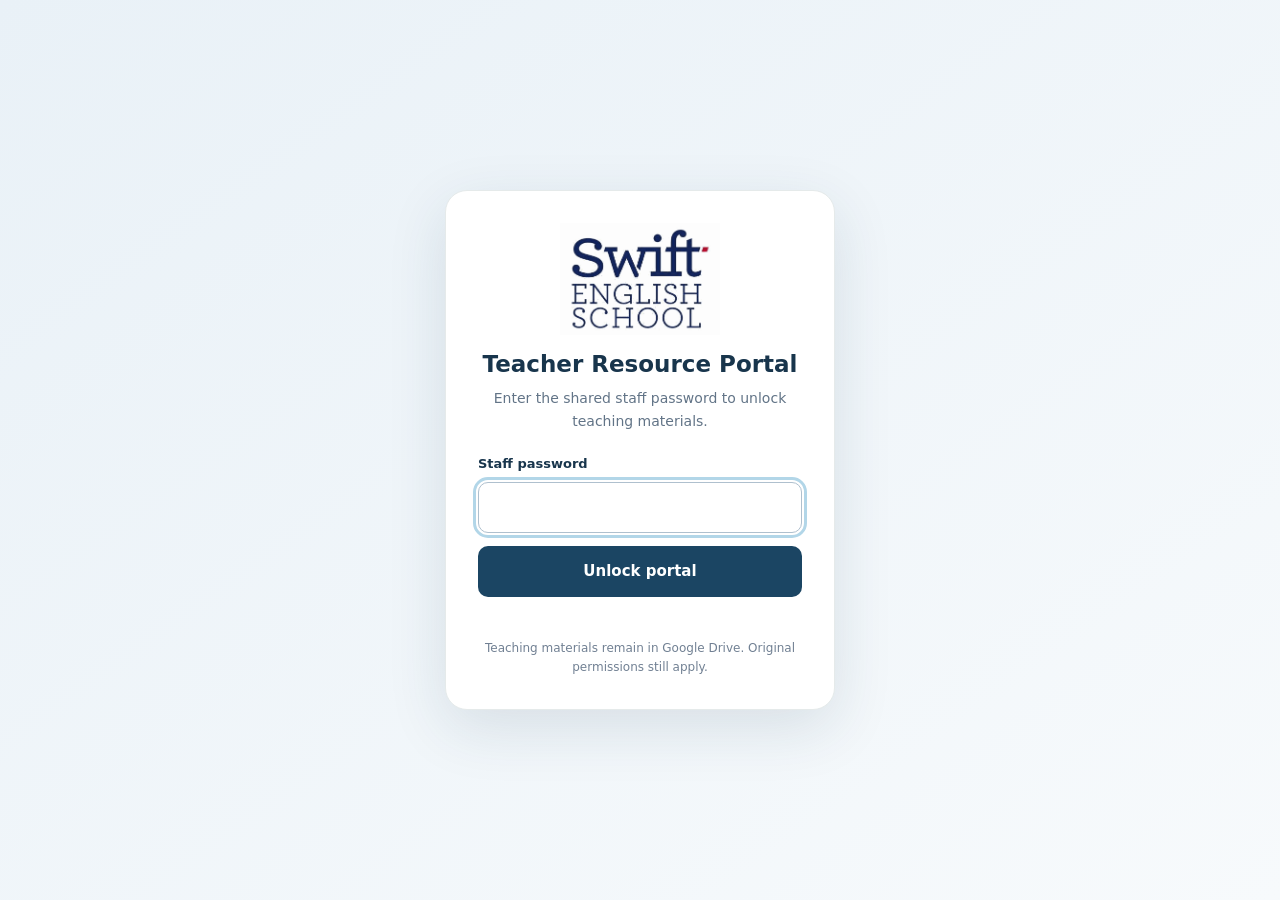
==== index.html @ 66445cba "Add files via upload" ====
<!DOCTYPE html>
<html lang="en" data-start-view="home">
<head>
  <meta charset="utf-8" />
  <meta name="viewport" content="width=device-width, initial-scale=1" />
  <meta name="theme-color" content="#162b40" />
  <meta name="description" content="Swift English School — teacher resource library, exam materials, answer keys, audio and lesson planning." />
  <link rel="icon" href="icon-192.png" type="image/png" />
  <link rel="manifest" href="manifest.webmanifest" />
  <title>Swift English | Teacher Workspace</title>
  <link rel="stylesheet" href="styles.css" />
</head>
<body>
  <div class="workspace" id="workspace">
    <aside class="sidebar" id="sidebar">
      <a href="#home" class="brand" data-view="home" aria-label="Swift English home">
        <span class="brand-logo-frame"><img id="schoolLogo" class="brand-logo" src="logo.png" width="333" height="235" alt="Swift English School" /></span><span class="brand-caption"><span class="brand-caption-line" aria-hidden="true"></span>STAFF RESOURCE HUB</span>
      </a>
      <div class="sidebar-eyebrow">WORKSPACE</div>
      <nav class="nav-primary" aria-label="Main navigation">
        <button type="button" data-view="home" class="nav-link active"><span data-icon="layout-dashboard"></span><span>Overview</span></button>
        <button type="button" data-view="library" class="nav-link"><span data-icon="library"></span><span>Resource library</span><span class="nav-mini" id="navResourceCount">57</span></button>
        <button type="button" data-view="answers" class="nav-link"><span data-icon="key-round"></span><span>Keys & scripts</span></button>
        <button type="button" data-view="planner" class="nav-link"><span data-icon="calendar-days"></span><span>Lesson planner</span></button>
        <button type="button" data-view="saved" class="nav-link"><span data-icon="bookmark"></span><span>Saved resources</span><span class="nav-mini" id="navSavedCount">0</span></button>
      </nav>
      <div class="sidebar-eyebrow second-eyebrow">BROWSE BY LEVEL</div>
      <div class="level-nav">
        <button data-level-shortcut="B1"><span class="level-dot" style="--dot:#83a8e6"></span> B1 Preliminary</button>
        <button data-level-shortcut="B2"><span class="level-dot" style="--dot:#78c5b6"></span> B2 First</button>
        <button data-level-shortcut="C1"><span class="level-dot" style="--dot:#f7bb80"></span> C1 Advanced</button>
        <button data-level-shortcut="C2"><span class="level-dot" style="--dot:#d29ee3"></span> C2 Proficiency</button>
        <button data-level-shortcut="IELTS"><span class="level-dot" style="--dot:#efb8a0"></span> IELTS</button>
        <button data-level-shortcut="PAU"><span class="level-dot" style="--dot:#eecf84"></span> PAU Aragón</button>
      </div>
      <div class="sidebar-bottom">
        <div class="source-note"><span data-icon="shield-check"></span><strong>Linked to your Drive</strong><span>Files stay in Google Drive. Existing access rules still apply.</span></div>
        <a class="sidebar-genially" href="https://view.genially.com/693ade6587d83e5d1fb2950c" target="_blank" rel="noopener noreferrer"><span data-icon="external-link"></span> Original Genially</a>
      </div>
    </aside>
    <div class="main-shell">
      <header class="topbar">
        <button class="icon-button hamburger" id="menuButton" aria-label="Open menu"><span data-icon="menu"></span></button>
        <div class="breadcrumb"><span>SWIFT ENGLISH</span><span class="crumb-slash">/</span><strong id="breadcrumbCurrent">Overview</strong></div>
        <div class="topbar-actions">
          <div class="top-status"><span class="status-dot"></span> Teacher edition</div>
          <button class="icon-button" id="themeToggle" type="button" title="Toggle colour theme" aria-label="Toggle colour theme"><span data-icon="moon"></span></button>
          <button class="icon-button" id="backupButton" type="button" title="Export your local data" aria-label="Export local data"><span data-icon="download"></span></button>
          <button class="avatar-button" type="button" data-view="planner" title="Teacher planner">TE</button>
        </div>
      </header>
      <main id="app" tabindex="-1" aria-live="polite"></main>
      <footer class="app-footer"><span>SWIFT ENGLISH SCHOOL <span class="dotsep">·</span> TEACHER WORKSPACE</span><span>Local prototype · Google Drive permissions apply</span></footer>
    </div>
  </div>
  <div id="overlay" class="mobile-overlay" hidden></div>
  <div id="modalMount"></div>
  <div id="toast" class="toast" role="status" aria-live="polite"></div>
  <input type="file" accept="application/json,.json" id="backupImport" hidden />
  <script src="gate.js"></script>
</body>
</html>
---- styles.css ----
@import url('https://fonts.googleapis.com/css2?family=DM+Sans:wght@400;500;600;700&family=Manrope:wght@400;500;600;700;800&display=swap');
:root{--bg:#f7f8f6;--panel:#fff;--panel2:#f0f4f4;--ink:#162d41;--ink2:#526477;--muted:#81909d;--edge:#e5eaea;--nav:#172b41;--nav2:#263e55;--accent:#f0a970;--teal:#277f78;--lav:#9165b2;--shadow:0 14px 32px rgba(24,46,63,.047);--radius:18px;--radius-lg:25px}*{box-sizing:border-box}html{scroll-behavior:smooth}body{margin:0;background:var(--bg);color:var(--ink);font-family:'DM Sans',-apple-system,BlinkMacSystemFont,'Segoe UI',sans-serif;font-size:14px;line-height:1.52}button,input,select,textarea{font:inherit}button{cursor:pointer}a{color:inherit;text-decoration:none}img,svg{display:block}button:focus-visible,a:focus-visible,input:focus-visible,textarea:focus-visible,select:focus-visible{outline:3px solid #f2bb8b;outline-offset:2px}button:disabled{cursor:not-allowed;opacity:.45}.icon{display:inline-block;vertical-align:middle;flex:none;width:20px;height:20px;stroke:currentColor;fill:none;stroke-width:1.8;stroke-linecap:round;stroke-linejoin:round}.icon-sm{width:16px;height:16px}.icon-lg{width:25px;height:25px}.workspace{display:grid;grid-template-columns:258px minmax(0,1fr);min-height:100vh}.sidebar{background:var(--nav);color:#f4f7fa;padding:29px 18px 22px;display:flex;flex-direction:column;position:sticky;top:0;height:100vh;overflow-y:auto;scrollbar-width:thin;scrollbar-color:#385065 transparent}.brand{display:flex;align-items:center;gap:12px;margin:1px 8px 41px}.brand-mark{width:43px;height:43px;border-radius:13px;background:#f3aa70;display:grid;place-items:center;color:#172b41;font:800 29px/1 'Manrope',sans-serif;letter-spacing:-3px;box-shadow:0 7px 15px #101e3040}.brand-mark span{font-size:26px;color:white}.brand-words{display:grid;gap:2px}.brand-words strong{font:800 12px/1.4 'Manrope',sans-serif;letter-spacing:1.15px}.brand-words small{font-size:9px;letter-spacing:1.35px;color:#91a6bc;font-weight:700}.sidebar-eyebrow{padding:0 17px;font-size:10px;letter-spacing:1.8px;font-weight:800;color:#8a9fb3;margin-bottom:13px}.second-eyebrow{margin-top:33px}.nav-primary,.level-nav{display:grid;gap:5px}.nav-link,.level-nav button{background:transparent;border:0;color:#a8b9ca;text-align:left;width:100%;display:flex;align-items:center;gap:13px;padding:12px 15px;border-radius:11px;transition:background .15s,color .15s;font-weight:600}.nav-link .icon{width:19px;height:19px}.nav-link:hover,.level-nav button:hover{background:var(--nav2);color:white}.nav-link.active{background:#32495f;color:white;box-shadow:inset 3px 0 #f0ac78}.nav-link.active .icon{color:#f5b983}.nav-mini{margin-left:auto;background:#344c63;color:#dae6ef;font-size:10px;padding:3px 7px;border-radius:6px}.level-nav button{padding:8px 17px;gap:11px;font-size:12px;letter-spacing:.1px}.level-dot{width:8px;height:8px;border-radius:50%;background:var(--dot);flex:none}.sidebar-bottom{margin-top:auto;padding:20px 7px 0}.source-note{border:1px solid #3b5063;border-radius:13px;padding:15px 14px;display:grid;gap:7px;color:#9dabb9;font-size:11px}.source-note .icon{color:#e9b887;width:19px;height:19px}.source-note strong{font-size:12px;color:#f1f6f9}.source-note span:last-child{line-height:1.55}.sidebar-genially{display:flex;gap:8px;align-items:center;padding:18px 13px 0;font-size:11px;color:#b2c4d1;font-weight:700}.sidebar-genially:hover{color:white}.sidebar-genially .icon{width:16px;height:16px}.main-shell{min-width:0;display:flex;flex-direction:column}.topbar{height:82px;background:rgba(255,255,255,.93);border-bottom:1px solid var(--edge);display:flex;align-items:center;justify-content:space-between;padding:0 clamp(26px,5.1vw,86px);position:sticky;top:0;z-index:20;backdrop-filter:blur(18px)}.breadcrumb{display:flex;align-items:center;gap:12px;font-size:11px;letter-spacing:1.25px;font-weight:800;color:#8797a2}.breadcrumb strong{color:#35495b;letter-spacing:.05px;font-size:12px}.crumb-slash{color:#b8c4cb}.topbar-actions{display:flex;align-items:center;gap:14px}.top-status{display:flex;gap:8px;align-items:center;font-size:11px;color:#637a8a;font-weight:700;margin-right:11px}.status-dot{height:7px;width:7px;border-radius:50%;background:#58b6a0;box-shadow:0 0 0 4px #58b6a01a}.icon-button,.avatar-button{border:1px solid var(--edge);width:39px;height:39px;border-radius:11px;display:grid;place-items:center;color:#596d7a;background:#fff}.icon-button:hover,.avatar-button:hover{color:#142d44;border-color:#c8d3d7;background:#f6f8f9}.avatar-button{background:#f4e7da;color:#996843;border:none;font-weight:800;font-size:10px}.hamburger{display:none}.app-footer{display:flex;justify-content:space-between;gap:14px;padding:20px clamp(26px,5.1vw,86px) 27px;color:#95a3ad;font-size:10px;font-weight:700;letter-spacing:.6px;margin-top:auto}.dotsep{padding:0 7px}main#app{padding:38px clamp(24px,5.1vw,86px) 38px;max-width:1760px;width:100%;margin:0 auto;min-height:calc(100vh - 151px)}.page-heading{display:flex;align-items:flex-start;justify-content:space-between;gap:22px;margin-bottom:26px}.eyebrow{font-weight:800;color:#2b8a83;font-size:10px;letter-spacing:2px;text-transform:uppercase;margin:0 0 10px}.page-heading h1,.section-title h2{margin:0;letter-spacing:-1.4px;font:800 clamp(25px,2.9vw,38px)/1.25 'Manrope',sans-serif}.page-heading p{margin:9px 0 0;color:var(--ink2);font-size:13px;max-width:640px}.heading-actions{display:flex;gap:9px;flex-wrap:wrap;justify-content:flex-end}.btn{display:inline-flex;align-items:center;justify-content:center;gap:8px;padding:11px 16px;border:1px solid transparent;border-radius:11px;font-size:12px;font-weight:800;transition:transform .12s,background .12s,border .12s;white-space:nowrap}.btn:hover{transform:translateY(-1px)}.btn-primary{background:#18344b;color:white}.btn-primary:hover{background:#23485f}.btn-accent{background:#ecaa74;color:#183449}.btn-outline{background:white;border-color:#dce4e5;color:#284357}.btn-outline:hover{background:#f4f7f7}.btn-quiet{background:#eff4f3;color:#33545a}.btn-quiet:hover{background:#e3eeee}.btn-small{font-size:11px;padding:8px 11px;border-radius:9px}.btn .icon{width:16px;height:16px}.hero{display:grid;grid-template-columns:minmax(0,1fr) 35%;gap:20px;min-height:249px;border-radius:25px;background:linear-gradient(110deg,#19364f 10%,#214f5f 75%,#2d656a);color:#fff;padding:39px 44px;position:relative;overflow:hidden}.hero::after{content:'';position:absolute;right:-70px;top:-150px;width:390px;height:390px;border-radius:50%;border:1px solid #ffffff22;box-shadow:0 0 0 50px #ffffff08,0 0 0 100px #ffffff06}.hero-copy{position:relative;z-index:1}.hero-tag{font-size:10px;font-weight:800;letter-spacing:2px;color:#f3bd8e;margin:0 0 16px}.hero h2{font:800 clamp(25px,2.5vw,37px)/1.27 'Manrope',sans-serif;letter-spacing:-1.2px;margin:0 0 13px;max-width:550px}.hero p{max-width:500px;color:#c3d6dd;font-size:12px;margin:0 0 24px;line-height:1.8}.hero-actions{display:flex;gap:9px;flex-wrap:wrap}.hero-actions .btn-outline{border-color:#ffffff39;background:#ffffff12;color:white}.hero-actions .btn-outline:hover{background:#ffffff20}.hero-graphic{display:grid;align-content:center;justify-items:center;position:relative;z-index:1}.hero-graphic::before{content:'';position:absolute;height:185px;width:185px;border-radius:50%;background:#f0b57b18;filter:blur(4px)}.floating-paper{width:205px;height:149px;border-radius:19px;background:#ffffffed;transform:rotate(-8deg);padding:21px 24px;box-shadow:15px 17px 0 #f6bc856b,0 18px 40px #0b1f2f40;position:relative}.floating-paper span{display:block;height:8px;background:#bed5d4;border-radius:5px;margin-bottom:10px}.floating-paper span:first-child{background:#f4b17d;width:57%}.floating-paper span:nth-child(2){width:82%}.floating-paper span:nth-child(3){width:63%}.floating-paper span:nth-child(4){width:90%}.floating-paper .paper-check{position:absolute;right:25px;bottom:18px;border-radius:50%;background:#dff1e7;color:#3d997b;padding:8px}.section-line{display:flex;align-items:center;justify-content:space-between;gap:20px;margin:37px 0 17px}.section-title{display:flex;flex-direction:column;gap:5px}.section-title h2{font-size:18px;letter-spacing:-.55px}.section-title p{margin:0;color:#85919d;font-size:11px}.text-link{border:0;background:none;color:#2e817e;display:inline-flex;align-items:center;gap:6px;font-size:12px;font-weight:800;padding:8px}.text-link .icon{width:14px;height:14px}.text-link:hover{text-decoration:underline}.stats-grid{display:grid;grid-template-columns:repeat(4,minmax(0,1fr));gap:15px;margin-top:20px}.stat-card{border:1px solid var(--edge);border-radius:16px;background:var(--panel);padding:18px 22px;min-height:111px;box-shadow:var(--shadow);display:flex;align-items:center;gap:18px}.stat-icon{width:46px;height:46px;border-radius:15px;display:grid;place-items:center;flex:none}.tone-sand{background:#fff0e2;color:#d18b53}.tone-sea{background:#e4f5f1;color:#34867c}.tone-sky{background:#e9f0fb;color:#618fbd}.tone-purple{background:#f2eafa;color:#9175b4}.stat-content{display:grid;gap:3px}.stat-content strong{font:800 25px/1.1 'Manrope',sans-serif;letter-spacing:-.8px}.stat-content small{font-size:11px;color:#718393;font-weight:600}.cards-grid{display:grid;grid-template-columns:repeat(3,minmax(0,1fr));gap:16px}.resource-card,.feature-card{min-width:0;border:1px solid var(--edge);border-radius:18px;background:var(--panel);box-shadow:var(--shadow);padding:21px;display:flex;flex-direction:column;position:relative;transition:transform .16s,box-shadow .16s}.resource-card:hover,.feature-card:hover{transform:translateY(-2px);box-shadow:0 18px 34px #192e3f12}.feature-card{min-height:240px}.card-upper{display:flex;align-items:start;justify-content:space-between;gap:12px}.resource-icon{width:43px;height:43px;border-radius:14px;display:grid;place-items:center;flex:none}.resource-icon .icon{width:21px;height:21px}.bookmark-toggle{border:1px solid #e4e8e9;background:white;color:#9aa7af;border-radius:10px;width:34px;height:34px;display:grid;place-items:center;flex:none}.bookmark-toggle .icon{width:17px;height:17px}.bookmark-toggle.active{background:#f9edda;border-color:#f3dec4;color:#be8849}.mini-eyebrow{margin:14px 0 6px;color:#7d909c;font-size:9px;letter-spacing:1.2px;font-weight:800;text-transform:uppercase}.resource-card h3,.feature-card h3{font:800 14px/1.45 'Manrope',sans-serif;letter-spacing:-.25px;margin:0 0 7px;min-height:40px}.feature-card h3{font-size:16px}.card-desc{color:#738493;font-size:11px;line-height:1.65;min-height:49px;margin:0 0 14px}.card-labels{display:flex;flex-wrap:wrap;gap:6px;margin-top:auto;margin-bottom:17px}.chip{display:inline-flex;align-items:center;gap:5px;border-radius:7px;padding:5px 8px;background:#f0f3f3;color:#5f7582;font-size:10px;font-weight:700}.chip-level{background:#e6f2ee;color:#2a8078}.chip-auth{background:#fff2e4;color:#a96d31}.chip-outline{background:#fff;border:1px solid #e3e9e9}.chip .icon{width:12px;height:12px}.card-footer{display:flex;align-items:center;gap:8px;border-top:1px solid #edf0f0;padding-top:15px}.card-footer .btn{flex:1}.quick-tiles{display:grid;grid-template-columns:repeat(4,minmax(0,1fr));gap:13px}.quick-tile{min-height:103px;background:#fff;border:1px solid var(--edge);border-radius:16px;padding:17px;display:flex;flex-direction:column;justify-content:space-between;text-align:left;transition:transform .14s,background .14s;color:#345063}.quick-tile:hover{transform:translateY(-2px);background:#fbfdfa}.quick-tile-top{display:flex;align-items:center;justify-content:space-between}.quick-tile .icon{width:19px;height:19px}.quick-tile strong{font:800 13px 'Manrope',sans-serif}.quick-tile small{color:#8b9ca8;font-size:10px}.teacher-note{margin-top:22px;border:1px solid #e0e8e6;background:#eef6f3;border-radius:14px;padding:15px 20px;display:flex;align-items:center;gap:13px;color:#49726f;font-size:11px}.teacher-note .icon{flex:none;width:19px;height:19px}.teacher-note strong{color:#2c6f67}.teacher-note a{text-decoration:underline;font-weight:700}.toolbar{background:#fff;border:1px solid var(--edge);border-radius:17px;padding:16px;box-shadow:var(--shadow);margin-bottom:20px}.toolbar-main{display:flex;align-items:center;gap:12px}.search-field{display:flex;align-items:center;gap:10px;flex:1;background:#f5f7f7;border:1px solid #e5ebeb;border-radius:11px;padding:0 13px;min-width:0;height:44px;color:#81929f}.search-field:focus-within{border-color:#8db9b2;background:white}.search-field .icon{width:17px;height:17px}.search-field input{border:none;outline:none;flex:1;min-width:0;background:transparent;color:var(--ink);font-size:12px}.search-field input::placeholder{color:#a1acb3}.filter-select,.form-input,.form-textarea{height:44px;width:100%;background:#fff;border:1px solid #dfe6e7;color:#314b5d;border-radius:10px;padding:0 12px;font-size:12px}.filter-select{width:165px;min-width:135px}.form-textarea{height:auto;min-height:90px;padding:12px;resize:vertical}.filters-row{display:flex;flex-wrap:wrap;gap:7px;margin:15px 0 0}.filter-tab{border:1px solid transparent;background:#f3f5f5;color:#6c7b84;padding:8px 11px;border-radius:8px;font-size:11px;font-weight:800}.filter-tab.active{background:#213e51;color:white}.filter-tab:hover:not(.active){border-color:#d6e2e4}.results-meta{display:flex;justify-content:space-between;align-items:center;margin:0 0 15px;font-size:11px;color:#8796a0;font-weight:700}.results-meta b{color:#213b4e}.empty-state{background:#fff;border:1px dashed #d1dbdb;padding:55px 20px;border-radius:18px;display:grid;place-items:center;text-align:center;grid-column:1/-1;gap:12px}.empty-state .icon{width:30px;height:30px;color:#9aabb6}.empty-state h3{margin:0;font:800 16px 'Manrope',sans-serif}.empty-state p{margin:0 0 7px;font-size:12px;color:#8a9ca7;max-width:390px}.notice{background:#fff8ee;border:1px solid #f5e5cf;border-radius:13px;color:#946e42;padding:15px 17px;display:flex;gap:12px;font-size:11px;align-items:flex-start;margin-bottom:21px}.notice .icon{width:19px;height:19px;flex:none}.notice strong{display:block;margin-bottom:3px;color:#86603b}.list-panel{border:1px solid var(--edge);border-radius:17px;background:#fff;overflow:hidden}.list-item{display:flex;align-items:center;gap:13px;padding:16px 19px;border-bottom:1px solid #edf0ef}.list-item:last-child{border:0}.list-icon{width:40px;height:40px;background:#ecf3f1;border-radius:12px;display:grid;place-items:center;color:#368277;flex:none}.list-info{min-width:0;flex:1}.list-info strong{display:block;font-size:12px;font-weight:800}.list-info small{color:#8494a1;font-size:10px}.list-right{display:flex;gap:7px;align-items:center}.category-ribbon{display:flex;align-items:center;gap:7px;margin:0 0 17px;color:#a87941;font-size:11px;font-weight:800}.category-ribbon .icon{width:16px;height:16px}.planner-layout{display:grid;grid-template-columns:minmax(0,1.36fr) minmax(300px,.85fr);gap:23px;align-items:start}.panel{background:#fff;border:1px solid var(--edge);border-radius:19px;padding:24px;box-shadow:var(--shadow)}.panel-title{display:flex;gap:12px;align-items:center;padding-bottom:21px;border-bottom:1px solid #e8eeee;margin-bottom:23px}.panel-title-icon{width:40px;height:40px;background:#eaf5f1;color:#30867c;border-radius:12px;display:grid;place-items:center}.panel-title strong{font:800 15px 'Manrope',sans-serif}.panel-title small{display:block;color:#83929b;font-size:11px;margin-top:2px}.form-grid{display:grid;grid-template-columns:repeat(2,minmax(0,1fr));gap:15px}.form-field{display:grid;gap:6px}.form-field.full{grid-column:1/-1}.form-field label{font-size:11px;color:#4e6574;font-weight:800}.form-field label span{font-weight:500;color:#9aa5aa}.form-divider{grid-column:1/-1;height:1px;background:#e7eded;margin:5px 0}.form-actions{display:flex;gap:9px;justify-content:flex-end;margin-top:24px;flex-wrap:wrap}.side-panel-block+.side-panel-block{border-top:1px solid #e7ecec;margin-top:22px;padding-top:21px}.side-panel-heading{display:flex;align-items:center;justify-content:space-between;gap:10px;margin-bottom:15px}.side-panel-heading strong{font:800 14px 'Manrope',sans-serif}.side-panel-heading small{color:#97a5ad;font-size:11px}.lesson-card{border:1px solid #e6ebea;border-radius:11px;padding:13px 15px;margin-bottom:9px;display:grid;gap:7px}.lesson-card:hover{border-color:#c3d9d3}.lesson-card-top{display:flex;gap:8px;justify-content:space-between}.lesson-card strong{font:800 12px 'Manrope',sans-serif}.lesson-card small{font-size:10px;color:#7d8e99}.lesson-card-bottom{display:flex;align-items:center;gap:6px;flex-wrap:wrap}.lesson-card-bottom .btn{font-size:10px;padding:6px 9px}.task-input-line{display:flex;gap:8px}.task-input-line input{flex:1;min-width:0}.task-item{padding:9px 0;border-bottom:1px solid #f0f3f2;display:flex;align-items:start;gap:10px;font-size:11px}.task-item:last-child{border:0}.task-item input{margin-top:4px;accent-color:#268179}.task-item.done span{text-decoration:line-through;color:#9aa7ac}.task-item span{flex:1;overflow-wrap:anywhere}.icon-minimal{background:none;border:0;color:#9aa6ab;padding:3px;display:grid;place-items:center}.icon-minimal:hover{color:#b36455}.icon-minimal .icon{width:14px;height:14px}.empty-small{font-size:11px;color:#94a1a9;padding:12px 0;line-height:1.7}.text-secondary{color:#81929f}.data-actions{display:flex;gap:8px;flex-wrap:wrap}.data-actions .btn{flex:1}.modal-backdrop{position:fixed;z-index:50;inset:0;background:#10263799;display:flex;align-items:center;justify-content:center;padding:18px;backdrop-filter:blur(5px)}.modal{background:#fff;color:#163246;border-radius:22px;max-width:680px;width:100%;max-height:min(780px,calc(100vh - 30px));overflow-y:auto;box-shadow:0 32px 100px #07182960}.modal-head{padding:22px 26px;display:flex;align-items:flex-start;justify-content:space-between;gap:16px;border-bottom:1px solid #e6eceb}.modal-head h2{font:800 19px/1.35 'Manrope',sans-serif;margin:4px 0 0;letter-spacing:-.5px}.modal-close{width:32px;height:32px;background:#f5f7f7;border:0;border-radius:9px;color:#6f8190;display:grid;place-items:center}.modal-body{padding:25px 26px}.modal-desc{font-size:12px;color:#6f8493;line-height:1.8;margin:0 0 16px}.modal-meta{display:flex;gap:7px;flex-wrap:wrap;margin-bottom:21px}.modal-subtitle{font:800 12px 'Manrope',sans-serif;margin:21px 0 13px}.child-list{border:1px solid #e4ebeb;border-radius:13px;overflow:hidden}.child-row{display:flex;align-items:center;gap:11px;padding:12px 13px;border-bottom:1px solid #e9eeee}.child-row:last-child{border:0}.child-row .icon{width:17px;height:17px;color:#45857e}.child-row span{flex:1;font-size:11px;font-weight:700;overflow-wrap:anywhere}.child-row a{color:#3a837a;font-size:10px;font-weight:800;text-decoration:underline;text-underline-offset:3px}.modal-footer{padding:16px 26px 24px;display:flex;flex-wrap:wrap;justify-content:flex-end;gap:8px}.modal-resource-note{background:#f5f8f7;border-radius:10px;padding:11px 13px;color:#657f87;font-size:11px}.toast{position:fixed;z-index:80;bottom:25px;left:50%;transform:translate(-50%,14px);background:#18334a;color:white;padding:11px 17px;border-radius:10px;opacity:0;pointer-events:none;transition:opacity .18s,transform .18s;font-size:12px;box-shadow:0 15px 35px #09203330}.toast.show{transform:translate(-50%,0);opacity:1}.mobile-overlay{display:none}.saved-helper{display:flex;align-items:center;gap:11px;margin:0 0 22px;background:#f0f5f4;border:1px solid #e2eeeb;padding:15px 17px;border-radius:13px;color:#63827d;font-size:11px}.saved-helper .icon{flex:none;width:19px;height:19px}.plan-preview p{font-size:12px;line-height:1.7;white-space:pre-wrap;margin:5px 0 0}.plan-preview section{border-top:1px solid #edf0f0;padding:13px 0}.plan-preview h4{font-size:11px;text-transform:uppercase;color:#2b817b;letter-spacing:1px;margin:0}.plan-preview .plan-title{font:800 20px 'Manrope',sans-serif;margin:0 0 5px}.plan-preview .plan-meta{color:#8493a1;margin:0 0 17px;font-size:11px}.note-field{display:grid;gap:6px;margin-top:20px}.note-field label{font-size:11px;font-weight:800;color:#56707b}.muted-help{color:#98a6af;font-size:10px}.compact-list{display:grid;gap:10px}.compact-pill{display:flex;align-items:center;gap:8px;color:#718393;font-size:11px}.compact-pill .icon{width:14px;height:14px}.mini-action-row{display:flex;gap:8px;flex-wrap:wrap}.mini-action-row .btn{font-size:10px}.page-tail{margin-top:29px}.notice-secure{background:#f1f5f8;border-color:#e0e9ed;color:#627e91}.notice-secure strong{color:#3a667d}.app-footer .text-end{text-align:right}body.dark{--bg:#142433;--panel:#1c3041;--panel2:#263c4d;--ink:#eaf2f7;--ink2:#a9bac7;--muted:#899aaa;--edge:#344a59;--shadow:0 14px 32px #06192520}body.dark .topbar,body.dark .toolbar,body.dark .panel,body.dark .resource-card,body.dark .feature-card,body.dark .stat-card,body.dark .quick-tile,body.dark .list-panel,body.dark .icon-button,body.dark .bookmark-toggle{background:var(--panel);color:var(--ink)}body.dark .breadcrumb strong,body.dark .quick-tile,body.dark .form-field label{color:var(--ink)}body.dark .filter-select,body.dark .form-input,body.dark .form-textarea,body.dark .search-field{background:#263c4d;color:var(--ink);border-color:#3c5361}body.dark input,body.dark textarea,body.dark select{color:var(--ink)}body.dark .search-field input{color:var(--ink)}body.dark .filter-tab{background:#2b4052;color:#c4d3dc}body.dark .filter-tab.active{background:#e8aa78;color:#173044}body.dark .card-footer,body.dark .panel-title,body.dark .list-item,body.dark .side-panel-block+.side-panel-block,body.dark .lesson-card,body.dark .task-item{border-color:#395262}body.dark .chip{background:#334e5c;color:#b8d0d4}body.dark .chip-level{background:#245652;color:#b2e5d7}body.dark .chip-auth{background:#654b31;color:#ffe1b3}body.dark .teacher-note,body.dark .saved-helper{background:#1e4040;border-color:#2c5453;color:#b7d7d3}body.dark .teacher-note strong{color:#d1f1e7}body.dark .notice{background:#3a342b;border-color:#6d573e;color:#e8cba5}body.dark .notice strong{color:#f0d6b0}body.dark .modal{background:#1d3345;color:#edf3f6}body.dark .modal-head,body.dark .child-row,body.dark .child-list{border-color:#365365}body.dark .modal-resource-note{background:#274456;color:#c0d7db}body.dark .child-row span{color:#e1ebee}body.dark .modal-close{background:#314c5e;color:#d0dce3}body.dark .lesson-card{border-color:#395262}body.dark .child-list{background:#253e4f}body.dark .modal-desc,body.dark .text-secondary{color:#bacbd3}
@media (max-width:1300px){.workspace{grid-template-columns:225px minmax(0,1fr)}.sidebar{padding-left:10px;padding-right:10px}.topbar{padding:0 31px}main#app{padding-left:30px;padding-right:30px}.app-footer{padding-left:30px;padding-right:30px}.stats-grid{gap:10px}.stat-card{padding:15px 13px;gap:9px}.stat-icon{width:41px;height:41px}.cards-grid{gap:12px}}
@media (max-width:1050px){.hero{padding:29px 30px;grid-template-columns:1fr 26%}.hero-graphic{transform:scale(.75)}.cards-grid{grid-template-columns:repeat(2,minmax(0,1fr))}.stats-grid{grid-template-columns:repeat(2,minmax(0,1fr))}.quick-tiles{grid-template-columns:repeat(2,minmax(0,1fr))}.planner-layout{grid-template-columns:1fr}.planner-side{display:grid;grid-template-columns:repeat(2,minmax(0,1fr));gap:20px}.planner-side .side-panel-block+.side-panel-block{margin:0;padding:0;border:0}}
@media (max-width:790px){.workspace{display:block}.sidebar{position:fixed;inset:0 auto 0 0;width:255px;z-index:44;transform:translateX(-105%);transition:transform .2s;box-shadow:25px 0 55px #071b3040}.sidebar.open{transform:translateX(0)}.mobile-overlay:not([hidden]){display:block;position:fixed;inset:0;background:#0c24304d;z-index:43}.hamburger{display:grid}.topbar{height:64px;padding:0 20px}.breadcrumb{margin-right:auto;margin-left:14px}.top-status{display:none}main#app{padding:25px 20px}.app-footer{padding:18px 20px}.hero{grid-template-columns:1fr}.hero-graphic{display:none}.page-heading{flex-wrap:wrap}.page-heading h1{font-size:28px}.heading-actions{justify-content:flex-start}.app-footer span:last-child{display:none}}
@media (max-width:540px){.topbar-actions{gap:7px}.topbar .icon-button{width:34px;height:34px;border-radius:9px}.avatar-button{width:33px;height:33px}.breadcrumb span:first-child,.crumb-slash{display:none}.breadcrumb strong{font-size:12px}.page-heading{margin-bottom:20px}.page-heading h1{font-size:25px}.hero{padding:27px 24px;min-height:unset}.hero h2{font-size:27px}.hero-actions .btn{width:100%}.stats-grid{grid-template-columns:repeat(2,minmax(0,1fr));gap:9px}.stat-card{min-height:100px;gap:9px;padding:14px 11px}.stat-icon{width:33px;height:33px;border-radius:10px}.stat-icon .icon{width:16px;height:16px}.stat-content strong{font-size:23px}.stat-content small{font-size:9px}.cards-grid{grid-template-columns:1fr}.quick-tiles{gap:9px}.quick-tile{padding:13px;min-height:100px}.quick-tile strong{font-size:11px}.toolbar-main{display:grid;grid-template-columns:1fr 1fr}.search-field{grid-column:1/-1}.filter-select{width:100%;min-width:0}.toolbar-main>.btn{width:100%;padding:10px 7px}.planner-side{grid-template-columns:1fr}.form-grid{grid-template-columns:1fr}.form-field.full{grid-column:auto}.form-divider{grid-column:auto}.panel{padding:18px}.modal-body,.modal-head,.modal-footer{padding:18px}.page-heading .heading-actions .btn{flex:1}.list-item{flex-wrap:wrap}.list-right{width:100%;justify-content:flex-end}.resource-card h3{min-height:0}.card-desc{min-height:0}.teacher-note{align-items:flex-start}.app-footer{font-size:9px}}
@media print{.sidebar,.topbar,.app-footer,.modal-close,.modal-footer,.toast,.page-heading,.toolbar,.btn,.planner-layout,.teacher-note{display:none!important}body{background:#fff!important}.modal-backdrop{position:static!important;background:none!important;padding:0!important;display:block!important}.modal{box-shadow:none!important;max-height:none!important;max-width:none!important;overflow:visible!important}.modal-head,.modal-body{padding:12px 0!important}#app{display:none!important}.plan-preview{color:black!important}.plan-preview section{break-inside:avoid}}
/* Logo punctuation is positioned inside the brand tile on all viewports. */
.brand-mark{position:relative;display:flex;align-items:center;justify-content:center;padding-right:4px}.brand-mark span{position:absolute;right:6px;bottom:5px;font-size:19px;line-height:1}

/* Official Swift English School identity — logo supplied by the school. */
.brand{flex-direction:column;align-items:stretch;gap:10px;margin:0 8px 31px}
.brand-logo-frame{background:#fff;border:1px solid rgba(255,255,255,.25);display:block;border-radius:12px;padding:6px 12px 5px;box-shadow:0 12px 23px rgba(5,18,37,.15);overflow:hidden;line-height:0}
.brand-logo{width:100%;height:auto;display:block;object-fit:contain;aspect-ratio:333/235}
.brand-caption{display:flex;align-items:center;gap:8px;margin:0 4px;font-weight:800;font-size:10px;letter-spacing:1.45px;color:#dce8f5;line-height:1.5}
.brand-caption-line{height:3px;width:17px;flex:none;border-radius:4px;background:#cd273e}
.print-logo{display:block;width:144px;height:auto;object-fit:contain;margin:0 0 18px}
@media(max-width:1300px){.brand{margin-left:7px;margin-right:7px}.brand-logo-frame{padding:5px 10px}}
@media(max-width:790px){.brand{margin-top:2px}}
@media print{.print-logo{width:134px;margin-bottom:18px}}
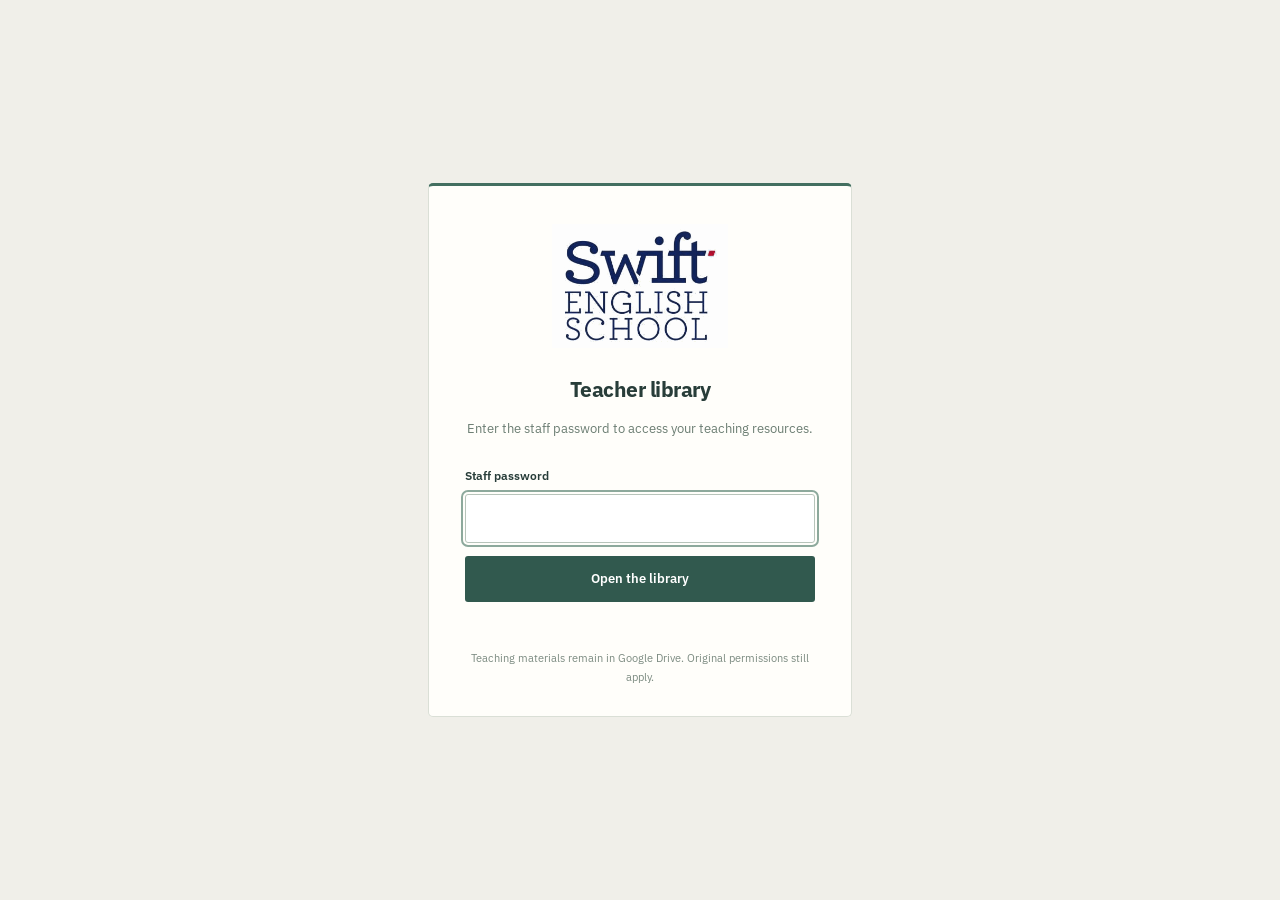
==== commit c5a6cded: "Publish approved editorial teacher-library design: index.html" ====
--- a/index.html
+++ b/index.html
@@ -7,7 +7,7 @@
   <meta name="description" content="Swift English School — teacher resource library, exam materials, answer keys, audio and lesson planning." />
   <link rel="icon" href="icon-192.png" type="image/png" />
   <link rel="manifest" href="manifest.webmanifest" />
-  <title>Swift English | Teacher Workspace</title>
+  <title>Swift English | Teacher Library</title>
   <link rel="stylesheet" href="styles.css" />
 </head>
 <body>
@@ -18,7 +18,7 @@
       </a>
       <div class="sidebar-eyebrow">WORKSPACE</div>
       <nav class="nav-primary" aria-label="Main navigation">
-        <button type="button" data-view="home" class="nav-link active"><span data-icon="layout-dashboard"></span><span>Overview</span></button>
+        <button type="button" data-view="home" class="nav-link active"><span data-icon="layout-dashboard"></span><span>Home</span></button>
         <button type="button" data-view="library" class="nav-link"><span data-icon="library"></span><span>Resource library</span><span class="nav-mini" id="navResourceCount">57</span></button>
         <button type="button" data-view="answers" class="nav-link"><span data-icon="key-round"></span><span>Keys & scripts</span></button>
         <button type="button" data-view="planner" class="nav-link"><span data-icon="calendar-days"></span><span>Lesson planner</span></button>
@@ -43,14 +43,14 @@
         <button class="icon-button hamburger" id="menuButton" aria-label="Open menu"><span data-icon="menu"></span></button>
         <div class="breadcrumb"><span>SWIFT ENGLISH</span><span class="crumb-slash">/</span><strong id="breadcrumbCurrent">Overview</strong></div>
         <div class="topbar-actions">
-          <div class="top-status"><span class="status-dot"></span> Teacher edition</div>
+          <div class="top-status"><span class="status-dot"></span> Staff access</div>
           <button class="icon-button" id="themeToggle" type="button" title="Toggle colour theme" aria-label="Toggle colour theme"><span data-icon="moon"></span></button>
           <button class="icon-button" id="backupButton" type="button" title="Export your local data" aria-label="Export local data"><span data-icon="download"></span></button>
           <button class="avatar-button" type="button" data-view="planner" title="Teacher planner">TE</button>
         </div>
       </header>
       <main id="app" tabindex="-1" aria-live="polite"></main>
-      <footer class="app-footer"><span>SWIFT ENGLISH SCHOOL <span class="dotsep">·</span> TEACHER WORKSPACE</span><span>Local prototype · Google Drive permissions apply</span></footer>
+      <footer class="app-footer"><span>SWIFT ENGLISH SCHOOL <span class="dotsep">·</span> TEACHER LIBRARY</span><span>Google Drive links · Access permissions apply</span></footer>
     </div>
   </div>
   <div id="overlay" class="mobile-overlay" hidden></div>
--- a/styles.css
+++ b/styles.css
@@ -1,4 +1,4 @@
-@import url('https://fonts.googleapis.com/css2?family=DM+Sans:wght@400;500;600;700&family=Manrope:wght@400;500;600;700;800&display=swap');
+@import url('https://fonts.googleapis.com/css2?family=IBM+Plex+Sans:wght@400;500;600;700&family=Source+Serif+4:opsz,wght@8..60,400;8..60,500;8..60,600&display=swap');
 :root{--bg:#f7f8f6;--panel:#fff;--panel2:#f0f4f4;--ink:#162d41;--ink2:#526477;--muted:#81909d;--edge:#e5eaea;--nav:#172b41;--nav2:#263e55;--accent:#f0a970;--teal:#277f78;--lav:#9165b2;--shadow:0 14px 32px rgba(24,46,63,.047);--radius:18px;--radius-lg:25px}*{box-sizing:border-box}html{scroll-behavior:smooth}body{margin:0;background:var(--bg);color:var(--ink);font-family:'DM Sans',-apple-system,BlinkMacSystemFont,'Segoe UI',sans-serif;font-size:14px;line-height:1.52}button,input,select,textarea{font:inherit}button{cursor:pointer}a{color:inherit;text-decoration:none}img,svg{display:block}button:focus-visible,a:focus-visible,input:focus-visible,textarea:focus-visible,select:focus-visible{outline:3px solid #f2bb8b;outline-offset:2px}button:disabled{cursor:not-allowed;opacity:.45}.icon{display:inline-block;vertical-align:middle;flex:none;width:20px;height:20px;stroke:currentColor;fill:none;stroke-width:1.8;stroke-linecap:round;stroke-linejoin:round}.icon-sm{width:16px;height:16px}.icon-lg{width:25px;height:25px}.workspace{display:grid;grid-template-columns:258px minmax(0,1fr);min-height:100vh}.sidebar{background:var(--nav);color:#f4f7fa;padding:29px 18px 22px;display:flex;flex-direction:column;position:sticky;top:0;height:100vh;overflow-y:auto;scrollbar-width:thin;scrollbar-color:#385065 transparent}.brand{display:flex;align-items:center;gap:12px;margin:1px 8px 41px}.brand-mark{width:43px;height:43px;border-radius:13px;background:#f3aa70;display:grid;place-items:center;color:#172b41;font:800 29px/1 'Manrope',sans-serif;letter-spacing:-3px;box-shadow:0 7px 15px #101e3040}.brand-mark span{font-size:26px;color:white}.brand-words{display:grid;gap:2px}.brand-words strong{font:800 12px/1.4 'Manrope',sans-serif;letter-spacing:1.15px}.brand-words small{font-size:9px;letter-spacing:1.35px;color:#91a6bc;font-weight:700}.sidebar-eyebrow{padding:0 17px;font-size:10px;letter-spacing:1.8px;font-weight:800;color:#8a9fb3;margin-bottom:13px}.second-eyebrow{margin-top:33px}.nav-primary,.level-nav{display:grid;gap:5px}.nav-link,.level-nav button{background:transparent;border:0;color:#a8b9ca;text-align:left;width:100%;display:flex;align-items:center;gap:13px;padding:12px 15px;border-radius:11px;transition:background .15s,color .15s;font-weight:600}.nav-link .icon{width:19px;height:19px}.nav-link:hover,.level-nav button:hover{background:var(--nav2);color:white}.nav-link.active{background:#32495f;color:white;box-shadow:inset 3px 0 #f0ac78}.nav-link.active .icon{color:#f5b983}.nav-mini{margin-left:auto;background:#344c63;color:#dae6ef;font-size:10px;padding:3px 7px;border-radius:6px}.level-nav button{padding:8px 17px;gap:11px;font-size:12px;letter-spacing:.1px}.level-dot{width:8px;height:8px;border-radius:50%;background:var(--dot);flex:none}.sidebar-bottom{margin-top:auto;padding:20px 7px 0}.source-note{border:1px solid #3b5063;border-radius:13px;padding:15px 14px;display:grid;gap:7px;color:#9dabb9;font-size:11px}.source-note .icon{color:#e9b887;width:19px;height:19px}.source-note strong{font-size:12px;color:#f1f6f9}.source-note span:last-child{line-height:1.55}.sidebar-genially{display:flex;gap:8px;align-items:center;padding:18px 13px 0;font-size:11px;color:#b2c4d1;font-weight:700}.sidebar-genially:hover{color:white}.sidebar-genially .icon{width:16px;height:16px}.main-shell{min-width:0;display:flex;flex-direction:column}.topbar{height:82px;background:rgba(255,255,255,.93);border-bottom:1px solid var(--edge);display:flex;align-items:center;justify-content:space-between;padding:0 clamp(26px,5.1vw,86px);position:sticky;top:0;z-index:20;backdrop-filter:blur(18px)}.breadcrumb{display:flex;align-items:center;gap:12px;font-size:11px;letter-spacing:1.25px;font-weight:800;color:#8797a2}.breadcrumb strong{color:#35495b;letter-spacing:.05px;font-size:12px}.crumb-slash{color:#b8c4cb}.topbar-actions{display:flex;align-items:center;gap:14px}.top-status{display:flex;gap:8px;align-items:center;font-size:11px;color:#637a8a;font-weight:700;margin-right:11px}.status-dot{height:7px;width:7px;border-radius:50%;background:#58b6a0;box-shadow:0 0 0 4px #58b6a01a}.icon-button,.avatar-button{border:1px solid var(--edge);width:39px;height:39px;border-radius:11px;display:grid;place-items:center;color:#596d7a;background:#fff}.icon-button:hover,.avatar-button:hover{color:#142d44;border-color:#c8d3d7;background:#f6f8f9}.avatar-button{background:#f4e7da;color:#996843;border:none;font-weight:800;font-size:10px}.hamburger{display:none}.app-footer{display:flex;justify-content:space-between;gap:14px;padding:20px clamp(26px,5.1vw,86px) 27px;color:#95a3ad;font-size:10px;font-weight:700;letter-spacing:.6px;margin-top:auto}.dotsep{padding:0 7px}main#app{padding:38px clamp(24px,5.1vw,86px) 38px;max-width:1760px;width:100%;margin:0 auto;min-height:calc(100vh - 151px)}.page-heading{display:flex;align-items:flex-start;justify-content:space-between;gap:22px;margin-bottom:26px}.eyebrow{font-weight:800;color:#2b8a83;font-size:10px;letter-spacing:2px;text-transform:uppercase;margin:0 0 10px}.page-heading h1,.section-title h2{margin:0;letter-spacing:-1.4px;font:800 clamp(25px,2.9vw,38px)/1.25 'Manrope',sans-serif}.page-heading p{margin:9px 0 0;color:var(--ink2);font-size:13px;max-width:640px}.heading-actions{display:flex;gap:9px;flex-wrap:wrap;justify-content:flex-end}.btn{display:inline-flex;align-items:center;justify-content:center;gap:8px;padding:11px 16px;border:1px solid transparent;border-radius:11px;font-size:12px;font-weight:800;transition:transform .12s,background .12s,border .12s;white-space:nowrap}.btn:hover{transform:translateY(-1px)}.btn-primary{background:#18344b;color:white}.btn-primary:hover{background:#23485f}.btn-accent{background:#ecaa74;color:#183449}.btn-outline{background:white;border-color:#dce4e5;color:#284357}.btn-outline:hover{background:#f4f7f7}.btn-quiet{background:#eff4f3;color:#33545a}.btn-quiet:hover{background:#e3eeee}.btn-small{font-size:11px;padding:8px 11px;border-radius:9px}.btn .icon{width:16px;height:16px}.hero{display:grid;grid-template-columns:minmax(0,1fr) 35%;gap:20px;min-height:249px;border-radius:25px;background:linear-gradient(110deg,#19364f 10%,#214f5f 75%,#2d656a);color:#fff;padding:39px 44px;position:relative;overflow:hidden}.hero::after{content:'';position:absolute;right:-70px;top:-150px;width:390px;height:390px;border-radius:50%;border:1px solid #ffffff22;box-shadow:0 0 0 50px #ffffff08,0 0 0 100px #ffffff06}.hero-copy{position:relative;z-index:1}.hero-tag{font-size:10px;font-weight:800;letter-spacing:2px;color:#f3bd8e;margin:0 0 16px}.hero h2{font:800 clamp(25px,2.5vw,37px)/1.27 'Manrope',sans-serif;letter-spacing:-1.2px;margin:0 0 13px;max-width:550px}.hero p{max-width:500px;color:#c3d6dd;font-size:12px;margin:0 0 24px;line-height:1.8}.hero-actions{display:flex;gap:9px;flex-wrap:wrap}.hero-actions .btn-outline{border-color:#ffffff39;background:#ffffff12;color:white}.hero-actions .btn-outline:hover{background:#ffffff20}.hero-graphic{display:grid;align-content:center;justify-items:center;position:relative;z-index:1}.hero-graphic::before{content:'';position:absolute;height:185px;width:185px;border-radius:50%;background:#f0b57b18;filter:blur(4px)}.floating-paper{width:205px;height:149px;border-radius:19px;background:#ffffffed;transform:rotate(-8deg);padding:21px 24px;box-shadow:15px 17px 0 #f6bc856b,0 18px 40px #0b1f2f40;position:relative}.floating-paper span{display:block;height:8px;background:#bed5d4;border-radius:5px;margin-bottom:10px}.floating-paper span:first-child{background:#f4b17d;width:57%}.floating-paper span:nth-child(2){width:82%}.floating-paper span:nth-child(3){width:63%}.floating-paper span:nth-child(4){width:90%}.floating-paper .paper-check{position:absolute;right:25px;bottom:18px;border-radius:50%;background:#dff1e7;color:#3d997b;padding:8px}.section-line{display:flex;align-items:center;justify-content:space-between;gap:20px;margin:37px 0 17px}.section-title{display:flex;flex-direction:column;gap:5px}.section-title h2{font-size:18px;letter-spacing:-.55px}.section-title p{margin:0;color:#85919d;font-size:11px}.text-link{border:0;background:none;color:#2e817e;display:inline-flex;align-items:center;gap:6px;font-size:12px;font-weight:800;padding:8px}.text-link .icon{width:14px;height:14px}.text-link:hover{text-decoration:underline}.stats-grid{display:grid;grid-template-columns:repeat(4,minmax(0,1fr));gap:15px;margin-top:20px}.stat-card{border:1px solid var(--edge);border-radius:16px;background:var(--panel);padding:18px 22px;min-height:111px;box-shadow:var(--shadow);display:flex;align-items:center;gap:18px}.stat-icon{width:46px;height:46px;border-radius:15px;display:grid;place-items:center;flex:none}.tone-sand{background:#fff0e2;color:#d18b53}.tone-sea{background:#e4f5f1;color:#34867c}.tone-sky{background:#e9f0fb;color:#618fbd}.tone-purple{background:#f2eafa;color:#9175b4}.stat-content{display:grid;gap:3px}.stat-content strong{font:800 25px/1.1 'Manrope',sans-serif;letter-spacing:-.8px}.stat-content small{font-size:11px;color:#718393;font-weight:600}.cards-grid{display:grid;grid-template-columns:repeat(3,minmax(0,1fr));gap:16px}.resource-card,.feature-card{min-width:0;border:1px solid var(--edge);border-radius:18px;background:var(--panel);box-shadow:var(--shadow);padding:21px;display:flex;flex-direction:column;position:relative;transition:transform .16s,box-shadow .16s}.resource-card:hover,.feature-card:hover{transform:translateY(-2px);box-shadow:0 18px 34px #192e3f12}.feature-card{min-height:240px}.card-upper{display:flex;align-items:start;justify-content:space-between;gap:12px}.resource-icon{width:43px;height:43px;border-radius:14px;display:grid;place-items:center;flex:none}.resource-icon .icon{width:21px;height:21px}.bookmark-toggle{border:1px solid #e4e8e9;background:white;color:#9aa7af;border-radius:10px;width:34px;height:34px;display:grid;place-items:center;flex:none}.bookmark-toggle .icon{width:17px;height:17px}.bookmark-toggle.active{background:#f9edda;border-color:#f3dec4;color:#be8849}.mini-eyebrow{margin:14px 0 6px;color:#7d909c;font-size:9px;letter-spacing:1.2px;font-weight:800;text-transform:uppercase}.resource-card h3,.feature-card h3{font:800 14px/1.45 'Manrope',sans-serif;letter-spacing:-.25px;margin:0 0 7px;min-height:40px}.feature-card h3{font-size:16px}.card-desc{color:#738493;font-size:11px;line-height:1.65;min-height:49px;margin:0 0 14px}.card-labels{display:flex;flex-wrap:wrap;gap:6px;margin-top:auto;margin-bottom:17px}.chip{display:inline-flex;align-items:center;gap:5px;border-radius:7px;padding:5px 8px;background:#f0f3f3;color:#5f7582;font-size:10px;font-weight:700}.chip-level{background:#e6f2ee;color:#2a8078}.chip-auth{background:#fff2e4;color:#a96d31}.chip-outline{background:#fff;border:1px solid #e3e9e9}.chip .icon{width:12px;height:12px}.card-footer{display:flex;align-items:center;gap:8px;border-top:1px solid #edf0f0;padding-top:15px}.card-footer .btn{flex:1}.quick-tiles{display:grid;grid-template-columns:repeat(4,minmax(0,1fr));gap:13px}.quick-tile{min-height:103px;background:#fff;border:1px solid var(--edge);border-radius:16px;padding:17px;display:flex;flex-direction:column;justify-content:space-between;text-align:left;transition:transform .14s,background .14s;color:#345063}.quick-tile:hover{transform:translateY(-2px);background:#fbfdfa}.quick-tile-top{display:flex;align-items:center;justify-content:space-between}.quick-tile .icon{width:19px;height:19px}.quick-tile strong{font:800 13px 'Manrope',sans-serif}.quick-tile small{color:#8b9ca8;font-size:10px}.teacher-note{margin-top:22px;border:1px solid #e0e8e6;background:#eef6f3;border-radius:14px;padding:15px 20px;display:flex;align-items:center;gap:13px;color:#49726f;font-size:11px}.teacher-note .icon{flex:none;width:19px;height:19px}.teacher-note strong{color:#2c6f67}.teacher-note a{text-decoration:underline;font-weight:700}.toolbar{background:#fff;border:1px solid var(--edge);border-radius:17px;padding:16px;box-shadow:var(--shadow);margin-bottom:20px}.toolbar-main{display:flex;align-items:center;gap:12px}.search-field{display:flex;align-items:center;gap:10px;flex:1;background:#f5f7f7;border:1px solid #e5ebeb;border-radius:11px;padding:0 13px;min-width:0;height:44px;color:#81929f}.search-field:focus-within{border-color:#8db9b2;background:white}.search-field .icon{width:17px;height:17px}.search-field input{border:none;outline:none;flex:1;min-width:0;background:transparent;color:var(--ink);font-size:12px}.search-field input::placeholder{color:#a1acb3}.filter-select,.form-input,.form-textarea{height:44px;width:100%;background:#fff;border:1px solid #dfe6e7;color:#314b5d;border-radius:10px;padding:0 12px;font-size:12px}.filter-select{width:165px;min-width:135px}.form-textarea{height:auto;min-height:90px;padding:12px;resize:vertical}.filters-row{display:flex;flex-wrap:wrap;gap:7px;margin:15px 0 0}.filter-tab{border:1px solid transparent;background:#f3f5f5;color:#6c7b84;padding:8px 11px;border-radius:8px;font-size:11px;font-weight:800}.filter-tab.active{background:#213e51;color:white}.filter-tab:hover:not(.active){border-color:#d6e2e4}.results-meta{display:flex;justify-content:space-between;align-items:center;margin:0 0 15px;font-size:11px;color:#8796a0;font-weight:700}.results-meta b{color:#213b4e}.empty-state{background:#fff;border:1px dashed #d1dbdb;padding:55px 20px;border-radius:18px;display:grid;place-items:center;text-align:center;grid-column:1/-1;gap:12px}.empty-state .icon{width:30px;height:30px;color:#9aabb6}.empty-state h3{margin:0;font:800 16px 'Manrope',sans-serif}.empty-state p{margin:0 0 7px;font-size:12px;color:#8a9ca7;max-width:390px}.notice{background:#fff8ee;border:1px solid #f5e5cf;border-radius:13px;color:#946e42;padding:15px 17px;display:flex;gap:12px;font-size:11px;align-items:flex-start;margin-bottom:21px}.notice .icon{width:19px;height:19px;flex:none}.notice strong{display:block;margin-bottom:3px;color:#86603b}.list-panel{border:1px solid var(--edge);border-radius:17px;background:#fff;overflow:hidden}.list-item{display:flex;align-items:center;gap:13px;padding:16px 19px;border-bottom:1px solid #edf0ef}.list-item:last-child{border:0}.list-icon{width:40px;height:40px;background:#ecf3f1;border-radius:12px;display:grid;place-items:center;color:#368277;flex:none}.list-info{min-width:0;flex:1}.list-info strong{display:block;font-size:12px;font-weight:800}.list-info small{color:#8494a1;font-size:10px}.list-right{display:flex;gap:7px;align-items:center}.category-ribbon{display:flex;align-items:center;gap:7px;margin:0 0 17px;color:#a87941;font-size:11px;font-weight:800}.category-ribbon .icon{width:16px;height:16px}.planner-layout{display:grid;grid-template-columns:minmax(0,1.36fr) minmax(300px,.85fr);gap:23px;align-items:start}.panel{background:#fff;border:1px solid var(--edge);border-radius:19px;padding:24px;box-shadow:var(--shadow)}.panel-title{display:flex;gap:12px;align-items:center;padding-bottom:21px;border-bottom:1px solid #e8eeee;margin-bottom:23px}.panel-title-icon{width:40px;height:40px;background:#eaf5f1;color:#30867c;border-radius:12px;display:grid;place-items:center}.panel-title strong{font:800 15px 'Manrope',sans-serif}.panel-title small{display:block;color:#83929b;font-size:11px;margin-top:2px}.form-grid{display:grid;grid-template-columns:repeat(2,minmax(0,1fr));gap:15px}.form-field{display:grid;gap:6px}.form-field.full{grid-column:1/-1}.form-field label{font-size:11px;color:#4e6574;font-weight:800}.form-field label span{font-weight:500;color:#9aa5aa}.form-divider{grid-column:1/-1;height:1px;background:#e7eded;margin:5px 0}.form-actions{display:flex;gap:9px;justify-content:flex-end;margin-top:24px;flex-wrap:wrap}.side-panel-block+.side-panel-block{border-top:1px solid #e7ecec;margin-top:22px;padding-top:21px}.side-panel-heading{display:flex;align-items:center;justify-content:space-between;gap:10px;margin-bottom:15px}.side-panel-heading strong{font:800 14px 'Manrope',sans-serif}.side-panel-heading small{color:#97a5ad;font-size:11px}.lesson-card{border:1px solid #e6ebea;border-radius:11px;padding:13px 15px;margin-bottom:9px;display:grid;gap:7px}.lesson-card:hover{border-color:#c3d9d3}.lesson-card-top{display:flex;gap:8px;justify-content:space-between}.lesson-card strong{font:800 12px 'Manrope',sans-serif}.lesson-card small{font-size:10px;color:#7d8e99}.lesson-card-bottom{display:flex;align-items:center;gap:6px;flex-wrap:wrap}.lesson-card-bottom .btn{font-size:10px;padding:6px 9px}.task-input-line{display:flex;gap:8px}.task-input-line input{flex:1;min-width:0}.task-item{padding:9px 0;border-bottom:1px solid #f0f3f2;display:flex;align-items:start;gap:10px;font-size:11px}.task-item:last-child{border:0}.task-item input{margin-top:4px;accent-color:#268179}.task-item.done span{text-decoration:line-through;color:#9aa7ac}.task-item span{flex:1;overflow-wrap:anywhere}.icon-minimal{background:none;border:0;color:#9aa6ab;padding:3px;display:grid;place-items:center}.icon-minimal:hover{color:#b36455}.icon-minimal .icon{width:14px;height:14px}.empty-small{font-size:11px;color:#94a1a9;padding:12px 0;line-height:1.7}.text-secondary{color:#81929f}.data-actions{display:flex;gap:8px;flex-wrap:wrap}.data-actions .btn{flex:1}.modal-backdrop{position:fixed;z-index:50;inset:0;background:#10263799;display:flex;align-items:center;justify-content:center;padding:18px;backdrop-filter:blur(5px)}.modal{background:#fff;color:#163246;border-radius:22px;max-width:680px;width:100%;max-height:min(780px,calc(100vh - 30px));overflow-y:auto;box-shadow:0 32px 100px #07182960}.modal-head{padding:22px 26px;display:flex;align-items:flex-start;justify-content:space-between;gap:16px;border-bottom:1px solid #e6eceb}.modal-head h2{font:800 19px/1.35 'Manrope',sans-serif;margin:4px 0 0;letter-spacing:-.5px}.modal-close{width:32px;height:32px;background:#f5f7f7;border:0;border-radius:9px;color:#6f8190;display:grid;place-items:center}.modal-body{padding:25px 26px}.modal-desc{font-size:12px;color:#6f8493;line-height:1.8;margin:0 0 16px}.modal-meta{display:flex;gap:7px;flex-wrap:wrap;margin-bottom:21px}.modal-subtitle{font:800 12px 'Manrope',sans-serif;margin:21px 0 13px}.child-list{border:1px solid #e4ebeb;border-radius:13px;overflow:hidden}.child-row{display:flex;align-items:center;gap:11px;padding:12px 13px;border-bottom:1px solid #e9eeee}.child-row:last-child{border:0}.child-row .icon{width:17px;height:17px;color:#45857e}.child-row span{flex:1;font-size:11px;font-weight:700;overflow-wrap:anywhere}.child-row a{color:#3a837a;font-size:10px;font-weight:800;text-decoration:underline;text-underline-offset:3px}.modal-footer{padding:16px 26px 24px;display:flex;flex-wrap:wrap;justify-content:flex-end;gap:8px}.modal-resource-note{background:#f5f8f7;border-radius:10px;padding:11px 13px;color:#657f87;font-size:11px}.toast{position:fixed;z-index:80;bottom:25px;left:50%;transform:translate(-50%,14px);background:#18334a;color:white;padding:11px 17px;border-radius:10px;opacity:0;pointer-events:none;transition:opacity .18s,transform .18s;font-size:12px;box-shadow:0 15px 35px #09203330}.toast.show{transform:translate(-50%,0);opacity:1}.mobile-overlay{display:none}.saved-helper{display:flex;align-items:center;gap:11px;margin:0 0 22px;background:#f0f5f4;border:1px solid #e2eeeb;padding:15px 17px;border-radius:13px;color:#63827d;font-size:11px}.saved-helper .icon{flex:none;width:19px;height:19px}.plan-preview p{font-size:12px;line-height:1.7;white-space:pre-wrap;margin:5px 0 0}.plan-preview section{border-top:1px solid #edf0f0;padding:13px 0}.plan-preview h4{font-size:11px;text-transform:uppercase;color:#2b817b;letter-spacing:1px;margin:0}.plan-preview .plan-title{font:800 20px 'Manrope',sans-serif;margin:0 0 5px}.plan-preview .plan-meta{color:#8493a1;margin:0 0 17px;font-size:11px}.note-field{display:grid;gap:6px;margin-top:20px}.note-field label{font-size:11px;font-weight:800;color:#56707b}.muted-help{color:#98a6af;font-size:10px}.compact-list{display:grid;gap:10px}.compact-pill{display:flex;align-items:center;gap:8px;color:#718393;font-size:11px}.compact-pill .icon{width:14px;height:14px}.mini-action-row{display:flex;gap:8px;flex-wrap:wrap}.mini-action-row .btn{font-size:10px}.page-tail{margin-top:29px}.notice-secure{background:#f1f5f8;border-color:#e0e9ed;color:#627e91}.notice-secure strong{color:#3a667d}.app-footer .text-end{text-align:right}body.dark{--bg:#142433;--panel:#1c3041;--panel2:#263c4d;--ink:#eaf2f7;--ink2:#a9bac7;--muted:#899aaa;--edge:#344a59;--shadow:0 14px 32px #06192520}body.dark .topbar,body.dark .toolbar,body.dark .panel,body.dark .resource-card,body.dark .feature-card,body.dark .stat-card,body.dark .quick-tile,body.dark .list-panel,body.dark .icon-button,body.dark .bookmark-toggle{background:var(--panel);color:var(--ink)}body.dark .breadcrumb strong,body.dark .quick-tile,body.dark .form-field label{color:var(--ink)}body.dark .filter-select,body.dark .form-input,body.dark .form-textarea,body.dark .search-field{background:#263c4d;color:var(--ink);border-color:#3c5361}body.dark input,body.dark textarea,body.dark select{color:var(--ink)}body.dark .search-field input{color:var(--ink)}body.dark .filter-tab{background:#2b4052;color:#c4d3dc}body.dark .filter-tab.active{background:#e8aa78;color:#173044}body.dark .card-footer,body.dark .panel-title,body.dark .list-item,body.dark .side-panel-block+.side-panel-block,body.dark .lesson-card,body.dark .task-item{border-color:#395262}body.dark .chip{background:#334e5c;color:#b8d0d4}body.dark .chip-level{background:#245652;color:#b2e5d7}body.dark .chip-auth{background:#654b31;color:#ffe1b3}body.dark .teacher-note,body.dark .saved-helper{background:#1e4040;border-color:#2c5453;color:#b7d7d3}body.dark .teacher-note strong{color:#d1f1e7}body.dark .notice{background:#3a342b;border-color:#6d573e;color:#e8cba5}body.dark .notice strong{color:#f0d6b0}body.dark .modal{background:#1d3345;color:#edf3f6}body.dark .modal-head,body.dark .child-row,body.dark .child-list{border-color:#365365}body.dark .modal-resource-note{background:#274456;color:#c0d7db}body.dark .child-row span{color:#e1ebee}body.dark .modal-close{background:#314c5e;color:#d0dce3}body.dark .lesson-card{border-color:#395262}body.dark .child-list{background:#253e4f}body.dark .modal-desc,body.dark .text-secondary{color:#bacbd3}
 @media (max-width:1300px){.workspace{grid-template-columns:225px minmax(0,1fr)}.sidebar{padding-left:10px;padding-right:10px}.topbar{padding:0 31px}main#app{padding-left:30px;padding-right:30px}.app-footer{padding-left:30px;padding-right:30px}.stats-grid{gap:10px}.stat-card{padding:15px 13px;gap:9px}.stat-icon{width:41px;height:41px}.cards-grid{gap:12px}}
 @media (max-width:1050px){.hero{padding:29px 30px;grid-template-columns:1fr 26%}.hero-graphic{transform:scale(.75)}.cards-grid{grid-template-columns:repeat(2,minmax(0,1fr))}.stats-grid{grid-template-columns:repeat(2,minmax(0,1fr))}.quick-tiles{grid-template-columns:repeat(2,minmax(0,1fr))}.planner-layout{grid-template-columns:1fr}.planner-side{display:grid;grid-template-columns:repeat(2,minmax(0,1fr));gap:20px}.planner-side .side-panel-block+.side-panel-block{margin:0;padding:0;border:0}}
@@ -18,3 +18,259 @@
 @media(max-width:1300px){.brand{margin-left:7px;margin-right:7px}.brand-logo-frame{padding:5px 10px}}
 @media(max-width:790px){.brand{margin-top:2px}}
 @media print{.print-logo{width:134px;margin-bottom:18px}}
+
+/* Visual bookshelf: genuine edition-matched cover thumbnails, with category-specific fallbacks. */
+.resource-media{height:172px;flex-shrink:0;position:relative;display:flex;align-items:center;justify-content:center;margin:-21px -21px 16px;border-radius:17px 17px 0 0;background:linear-gradient(150deg,#e9f3ef,#d8e9e8);overflow:hidden}
+.resource-media.tone-sky{background:linear-gradient(140deg,#e7f3fd,#d6e5f2)}
+.resource-media.tone-sand{background:linear-gradient(140deg,#fff1dd,#f4e5cb)}
+.resource-media.tone-purple{background:linear-gradient(140deg,#f0eafa,#e0d5f2)}
+.book-cover-image{height:153px;max-width:75%;width:auto;object-fit:contain;z-index:1;background:#fff;border:1px solid #c5cdd0;box-shadow:0 8px 20px #142d4138;border-radius:2px}
+.resource-media-fallback{display:flex;align-items:center;justify-content:center;flex-direction:column;gap:10px;color:#49747d}
+.resource-media-fallback .resource-media-icon{display:grid;place-items:center;width:70px;height:70px;border-radius:22px;background:#ffffffa3;box-shadow:0 8px 25px #16425c13}
+.resource-media-fallback .resource-media-icon svg{width:34px;height:34px}
+.resource-media-level{font-size:11px;letter-spacing:.18em;font-weight:800;text-transform:uppercase}
+.resource-media.has-cover .resource-media-fallback{display:none}
+.resource-media.cover-failed .book-cover-image{display:none}
+.resource-media.cover-failed .resource-media-fallback{display:flex}
+.resource-media-tag{position:absolute;bottom:10px;left:12px;z-index:2;color:#2c5564;background:#ffffffde;border:1px solid #ffffffc0;letter-spacing:.045em;font-weight:800;font-size:9px;text-transform:uppercase;padding:5px 9px;border-radius:7px}
+.cards-grid.compact-layout .resource-media{display:none}
+.cards-grid.compact-layout .resource-card{min-height:unset}
+body.dark .resource-media.tone-sea{background:linear-gradient(140deg,#254e53,#1c393f)}
+body.dark .resource-media.tone-sky{background:linear-gradient(140deg,#29465c,#20344d)}
+body.dark .resource-media.tone-sand{background:linear-gradient(140deg,#5b4b35,#403c35)}
+body.dark .resource-media.tone-purple{background:linear-gradient(140deg,#483c5a,#342b49)}
+@media(max-width:540px){.resource-media{height:155px}.book-cover-image{height:137px}}
+
+/* Teacher-facing Cover Manager: image search, upload, assignment and export. */
+.cover-manager .form-field{gap:8px}
+.cover-manager-layout{display:grid;grid-template-columns:minmax(0,1.25fr) minmax(160px,.75fr);gap:22px;align-items:start;margin:20px 0}
+.cover-upload{margin-top:23px;border:1px dashed #b9c9d0;background:#f7fafb;border-radius:12px;padding:16px}
+.cover-upload label{font-size:12px;font-weight:800;color:#315268;display:block;margin-bottom:9px}
+.cover-upload input{display:block;width:100%;max-width:100%;font-size:12px}
+.cover-upload p{color:#70828d;font-size:11px;margin:10px 0 0;line-height:1.5}
+.cover-preview-box{min-height:220px;border:1px solid #dce7e8;background:#f1f6f5;border-radius:14px;padding:15px;display:flex;align-items:center;justify-content:center;text-align:center;color:#7a8c91;font-size:12px;overflow:hidden}
+.cover-preview-box img{max-width:100%;max-height:230px;object-fit:contain;box-shadow:0 8px 28px #0d324533}
+.cover-preview-status{font-size:11px;color:#758791;line-height:1.5;margin:8px 0 0}
+.cover-manager-note{font-size:11px;line-height:1.7;padding:12px 14px;background:#fff5e7;color:#6d5a40;border-radius:11px}
+.cover-manager-transfer{display:flex;gap:9px;flex-wrap:wrap;margin-top:15px}
+.resource-card .card-footer{flex-wrap:wrap}
+.resource-card .card-footer .btn{flex:1 0 auto}
+@media(max-width:650px){.cover-manager-layout{grid-template-columns:1fr}.cover-preview-box{min-height:190px}.resource-card .card-footer .btn{font-size:11px}}
+
+
+/* --------------------------------------------------------------------------
+   Swift English / editorial library identity.
+   Source of truth: design/editorial-teacher-library. The previous marketing
+   dashboard remains in version history, not in the homepage's rendered DOM.
+   -------------------------------------------------------------------------- */
+:root{
+  --bg:#f8f7f3;--panel:#fffefa;--panel2:#f3f2ee;--ink:#27373b;
+  --ink2:#53646a;--muted:#78858a;--edge:#ddded8;--nav:#f0efe9;
+  --nav2:#e6e6df;--accent:#a76d46;--teal:#326662;--lav:#746978;
+  --shadow:none;--radius:7px;--radius-lg:10px
+}
+body{font-family:'IBM Plex Sans',system-ui,sans-serif;font-size:14px;line-height:1.55;letter-spacing:0}
+.workspace{grid-template-columns:244px minmax(0,1fr)}
+.sidebar{background:var(--nav);color:var(--ink);border-right:1px solid #d9dbd5;padding:27px 17px 19px;scrollbar-color:#bec7c3 transparent}
+.brand{display:flex;align-items:stretch;flex-direction:column;gap:14px;margin:0 4px 31px}
+.brand-logo-frame{padding:5px 16px;border:1px solid #e0e0d8;border-radius:3px;box-shadow:none;background:white}
+.brand-caption{font:600 10px/1.4 'IBM Plex Sans',sans-serif;letter-spacing:1.9px;color:#566660;gap:11px;margin:0 2px}
+.brand-caption-line{height:2px;width:19px;border-radius:0;background:#a66b50}
+.sidebar-eyebrow{font-size:10px;letter-spacing:1.6px;font-weight:600;color:#77827e;padding:0 12px;margin-bottom:11px}
+.second-eyebrow{margin-top:28px}
+.nav-primary,.level-nav{gap:2px}
+.nav-link,.level-nav button{border-radius:3px;color:#45575b;font-weight:500;padding:11px 12px;gap:11px;font-size:13px}
+.nav-link:hover,.level-nav button:hover{background:#e6e7e0;color:#1f4446}
+.nav-link.active{background:#dfe7e1;color:#244b48;box-shadow:inset 2px 0 #336f64;font-weight:600}
+.nav-link.active .icon{color:#34665e}
+.level-nav button{font-size:12px;padding:9px 12px}
+.level-dot{height:6px;width:6px}
+.nav-mini{background:#e2e8e4;color:#4b6b63;border-radius:3px;font-weight:600}
+.sidebar-bottom{padding:22px 0 0}
+.source-note{border-top:1px solid #d5d9d2;border-right:0;border-left:0;border-bottom:0;border-radius:0;padding:17px 10px;background:transparent;gap:6px;color:#6d7e7c}
+.source-note .icon{color:#668a79}
+.source-note strong{color:#344e4e;font-size:12px;font-weight:600}
+.sidebar-genially{color:#546c6a;font-size:11px;padding:12px 10px 0;font-weight:500}
+.sidebar-genially:hover{color:#173e3f}
+.topbar{height:66px;background:#fffefa;backdrop-filter:none;border-color:#e2e2dc;padding:0 clamp(26px,4.3vw,66px)}
+.breadcrumb{font-size:10px;letter-spacing:1.25px;font-weight:600;color:#84908d}
+.breadcrumb strong{font-size:12px;color:#394f50;font-weight:600}
+.top-status{font-size:11px;color:#576d6a;font-weight:500}
+.status-dot{background:#8c9b8d;box-shadow:none;width:6px;height:6px}
+.topbar-actions{gap:10px}
+.icon-button,.avatar-button{border-radius:5px;border-color:#e0e3dd;background:white;color:#536965}
+.avatar-button{background:#e8ece7;border:1px solid #e0e3dd;color:#38574d;font-weight:600}
+.app-footer{border-top:1px solid var(--edge);font-size:10px;font-weight:500;color:#838e89;letter-spacing:.25px;padding:18px clamp(26px,4.3vw,66px)}
+main#app{max-width:1540px;padding:34px clamp(26px,4.3vw,66px) 64px}
+.page-heading{margin-bottom:24px;gap:24px}
+.page-heading h1,.section-title h2{font:500 clamp(31px,3.6vw,43px)/1.14 'Source Serif 4',Georgia,serif;letter-spacing:-.8px;color:var(--ink)}
+.page-heading p{font-size:13px;max-width:570px;line-height:1.75}
+.eyebrow{color:#68786e;letter-spacing:1.7px;font-size:10px;font-weight:600;margin:0 0 9px}
+.btn{border-radius:4px;font-family:'IBM Plex Sans',sans-serif;font-size:12px;font-weight:600;padding:10px 15px;transition:background .15s,border-color .15s;box-shadow:none}
+.btn:hover{transform:none}
+.btn-primary{background:#2c554f;color:#fff}
+.btn-primary:hover{background:#1e4641}
+.btn-outline{background:transparent;color:#315451;border-color:#b8c9c1}
+.btn-outline:hover{background:#eff3ee}
+.btn-quiet{background:#f0f2ee;color:#3e5e58}
+.btn-quiet:hover{background:#e8ede6}
+.btn-small{border-radius:3px;padding:8px 10px}
+.btn-accent{background:#3b625d;color:#fff}
+.heading-actions{gap:8px}
+.toolbar{background:transparent;border:0;border-top:1px solid var(--edge);border-bottom:1px solid var(--edge);border-radius:0;box-shadow:none;padding:15px 0;margin-bottom:19px}
+.search-field{height:44px;border:1px solid #d3dcd5;background:#fffefa;border-radius:4px}
+.search-field:focus-within{background:#fff;border-color:#66948a}
+.search-field input{font-size:13px}
+.filter-select,.form-input,.form-textarea{border-radius:4px;font-size:12px;background:#fffefa;border-color:#d3dcd6}
+.filters-row{gap:6px}
+.filter-tab{background:transparent;border:1px solid #d2dcd4;border-radius:3px;color:#53665d;font-size:11px;font-weight:500;padding:8px 12px}
+.filter-tab.active{background:#304f49;border-color:#304f49;color:#fff}
+.filter-tab:hover:not(.active){background:#e8eee7;border-color:#a4bcb1}
+.results-meta{font-weight:500;color:#77837f;margin-bottom:16px}
+.results-meta b{color:#304a46}
+.cards-grid{grid-template-columns:repeat(3,minmax(0,1fr));gap:18px}
+.resource-card,.feature-card{border:1px solid #dfdfd6;border-radius:6px;background:#fffefa;box-shadow:none;padding:16px;transition:border-color .14s;min-height:0}
+.resource-card:hover,.feature-card:hover{transform:none;box-shadow:none;border-color:#9caf9e}
+.resource-media,.resource-media.tone-sea,.resource-media.tone-sky,.resource-media.tone-sand,.resource-media.tone-purple{
+  background:#efeee7;border-bottom:1px solid #e3e3da;border-radius:5px 5px 0 0;
+  margin:-16px -16px 12px;height:224px;padding:14px;overflow:hidden
+}
+.book-cover-image{height:193px;max-width:76%;border:0;border-radius:1px;box-shadow:3px 8px 15px #1b292b23}
+.resource-media-fallback{gap:11px;color:#71847c}
+.resource-media-fallback .resource-media-icon{width:66px;height:78px;border:1px solid #d4d9cf;border-radius:2px;background:#fbfaf5;box-shadow:2px 5px 9px #142d2712}
+.resource-media-fallback .resource-media-icon svg{width:32px;height:32px;stroke-width:1.35}
+.resource-media-level{font-size:10px;letter-spacing:1.25px;font-weight:600}
+.resource-media-tag{top:12px;left:12px;bottom:auto;background:#fffefaed;border:1px solid #e2e4dc;border-radius:2px;color:#536a63;font-size:9px;font-weight:600;letter-spacing:.7px;padding:5px 7px}
+.resource-cover-action{position:absolute;right:11px;bottom:10px;z-index:3;display:flex;align-items:center;gap:5px;border:1px solid #dedfd7;border-radius:3px;background:#fffefaef;color:#415f56;padding:5px 8px;font-size:10px;font-weight:600}
+.resource-cover-action .icon{width:12px;height:12px}
+.resource-cover-action:hover{background:#fff;border-color:#839d93}
+.card-upper{position:absolute;top:13px;right:12px;z-index:4}
+.card-upper .resource-icon{display:none}
+.bookmark-toggle{border:1px solid #d8ded7;border-radius:3px;width:30px;height:30px;background:#fffefae8;color:#6e827b}
+.bookmark-toggle.active{border-color:#ba9465;background:#f2e7d2;color:#795e38}
+.mini-eyebrow{font-size:9px;letter-spacing:1.05px;margin:8px 0 7px;color:#66796e;font-weight:600}
+.resource-card h3,.feature-card h3{font:600 15px/1.37 'IBM Plex Sans',sans-serif;letter-spacing:-.15px;min-height:0;margin:0 0 8px;color:#23383a}
+.feature-card h3{font-size:15px}
+.card-desc{color:#6b7775;font-size:11px;line-height:1.55;min-height:0;margin:0 0 13px;display:-webkit-box;-webkit-box-orient:vertical;-webkit-line-clamp:2;overflow:hidden}
+.card-labels{margin-top:auto;margin-bottom:12px;gap:5px}
+.chip,.chip-level,.chip-auth{background:#f0f1ea;color:#596c64;border-radius:2px;font-size:10px;font-weight:500;padding:4px 7px}
+.chip-level{background:#e3eee5;color:#335e4c}
+.chip-auth{background:#f5eee5;color:#7d644d}
+.card-footer{gap:7px;padding-top:11px;border-color:#e8e8e0;flex-wrap:nowrap}
+.resource-card .card-footer .btn{flex:1 1 50%;font-size:11px;white-space:nowrap;padding:8px 9px}
+.resource-card .card-footer a.btn{background:#f3f4ef;border:1px solid #d9ded6;color:#34554d}
+.resource-card .card-footer a.btn:hover{background:#e5ede5}
+.cards-grid.compact-layout .resource-media{display:none}
+.cards-grid.compact-layout .card-upper{top:15px;right:12px}
+.cards-grid.compact-layout .mini-eyebrow{padding-right:35px}
+.cards-grid.compact-layout .resource-card{padding-top:19px}
+.notice,.teacher-note{border-radius:3px;box-shadow:none}
+.teacher-note{background:#f1f3ed;border-color:#dee3da;color:#5c7166}
+.teacher-note strong{color:#345d50}
+.section-line{margin:34px 0 17px}
+.section-title h2{font-size:27px}
+.section-title p{font-size:12px}
+.text-link{font-size:12px;font-weight:600;color:#2d6057}
+.panel,.list-panel,.quick-tile,.stat-card{box-shadow:none;border-radius:5px}
+.modal,.modal-backdrop .modal{border-radius:6px}
+.modal-head h2{font-family:'Source Serif 4',Georgia,serif;font-weight:500;font-size:27px;letter-spacing:-.3px}
+.modal-close{border-radius:3px}
+.cover-upload,.cover-preview-box,.cover-manager-note{border-radius:4px}
+
+/* The homepage is a printed-index-inspired editorial layout, not a dashboard. */
+.editorial-home{display:block}
+.editorial-masthead{padding:14px 0 34px;border-top:2px solid #45695f;border-bottom:1px solid #d9ddd5}
+.masthead-meta{display:flex;justify-content:space-between;gap:14px;color:#5f7169;font-size:10px;font-weight:600;letter-spacing:1.4px}
+.masthead-content{display:grid;grid-template-columns:minmax(0,1fr) 205px;gap:48px;align-items:end;padding-top:41px}
+.editorial-kicker,.editorial-index{font-size:10px;letter-spacing:1.5px;font-weight:600;color:#64766a;margin:0 0 15px}
+.editorial-masthead h1{font:500 clamp(43px,5vw,70px)/1.09 'Source Serif 4',Georgia,serif;letter-spacing:-1.6px;color:#283b3a;max-width:770px;margin:0}
+.masthead-description{font-size:15px;color:#596a65;line-height:1.85;max-width:600px;margin:18px 0 25px}
+.masthead-actions{display:flex;align-items:center;gap:10px;flex-wrap:wrap}
+.masthead-actions .btn{padding:11px 17px}
+.masthead-aside{border-left:1px solid #d3d9cf;padding-left:24px;min-height:143px;display:flex;flex-direction:column;justify-content:flex-end;gap:7px}
+.masthead-aside-label{font-size:10px;color:#7a8a7e;letter-spacing:1.25px;font-weight:600}
+.masthead-aside strong{font:400 61px/1 'Source Serif 4',Georgia,serif;color:#43685b}
+.masthead-aside>span:last-child{color:#73817a;font-size:11px;line-height:1.55}
+.editorial-levels,.editorial-shelf,.editorial-tools,.editorial-schedule{margin-top:48px}
+.editorial-section-heading{display:flex;align-items:end;justify-content:space-between;gap:20px;margin:0 0 20px}
+.editorial-section-heading.compact{margin-bottom:15px}
+.editorial-section-heading h2{font:500 clamp(27px,2.8vw,34px)/1.22 'Source Serif 4',Georgia,serif;color:#273b39;letter-spacing:-.55px;margin:0}
+.editorial-section-heading p:not(.editorial-index){font-size:12px;color:#6c7b73;margin:6px 0 0}
+.editorial-section-heading .editorial-index{margin:0 0 7px}
+.level-directory{display:grid;grid-template-columns:repeat(6,minmax(0,1fr));border-top:1px solid #d4d9d0;border-bottom:1px solid #d4d9d0}
+.directory-level{background:transparent;border:0;border-right:1px solid #d9ddd3;text-align:left;min-height:103px;padding:15px 13px;color:#35534d;display:grid;grid-template-columns:1fr auto;align-content:space-between;gap:1px;transition:background .16s}
+.directory-level:last-child{border-right:0}
+.directory-level:hover{background:#ecefe8}
+.directory-number{grid-column:1/-1;color:#96a49b;font-size:10px;letter-spacing:1px}
+.directory-level strong{font:500 23px/1.2 'Source Serif 4',Georgia,serif}
+.directory-label{grid-column:1;font-size:11px;color:#6b7e72}
+.directory-level .icon{grid-column:2;grid-row:2/4;align-self:center;width:16px;height:16px;stroke-width:1.5}
+.home-shelf{grid-template-columns:repeat(4,minmax(0,1fr));gap:16px}
+.editorial-tool-grid{display:grid;grid-template-columns:repeat(2,minmax(0,1fr));border-top:1px solid #d5dad1}
+.editorial-tool{display:flex;align-items:center;gap:15px;text-align:left;background:transparent;color:#344e48;border:0;border-bottom:1px solid #d5dad1;padding:18px 5px;min-height:83px}
+.editorial-tool:nth-child(odd){padding-right:22px}
+.editorial-tool:nth-child(even){padding-left:22px;border-left:1px solid #d5dad1}
+.editorial-tool:hover{background:#eef1ea}
+.tool-index{font-size:10px;color:#8f9e94;align-self:flex-start;padding-top:4px}
+.tool-copy{display:grid;gap:4px;flex:1}
+.tool-copy strong{font-size:15px;font-weight:600}
+.tool-copy small{font-size:12px;color:#7e8a7f}
+.editorial-tool>.icon{width:15px;height:15px;color:#577b6c}
+.editorial-footnote{margin-top:52px;border-top:1px solid #d8ded6;padding:18px 0 0;display:grid;grid-template-columns:160px minmax(0,1fr);gap:18px}
+.editorial-footnote>span{font-size:10px;font-weight:600;letter-spacing:1.1px;color:#75877a}
+.editorial-footnote p{margin:0;font-size:11px;line-height:1.75;color:#718078;max-width:700px}
+.editorial-footnote a{text-decoration:underline;text-underline-offset:2px;color:#336b5a}
+@media(max-width:1250px){.home-shelf{grid-template-columns:repeat(3,minmax(0,1fr))}.level-directory{grid-template-columns:repeat(3,minmax(0,1fr))}.directory-level:nth-child(3){border-right:0}.directory-level:nth-child(n+4){border-top:1px solid #d9ddd3}}
+@media(max-width:1050px){.home-shelf{grid-template-columns:repeat(2,minmax(0,1fr))}.masthead-content{grid-template-columns:minmax(0,1fr) 156px;gap:25px}.masthead-aside{padding-left:15px}.masthead-aside strong{font-size:50px}}
+@media(max-width:790px){.sidebar{background:#f0efe9}.topbar{height:64px}.editorial-masthead h1{font-size:clamp(39px,7.5vw,58px)}.masthead-content{gap:22px}.cards-grid{grid-template-columns:repeat(2,minmax(0,1fr))}}
+@media(max-width:560px){
+ main#app{padding:25px 18px 45px}.topbar{padding:0 16px}.app-footer{padding:17px 18px}
+ .editorial-masthead{padding:12px 0 26px}.masthead-meta{font-size:9px;letter-spacing:1px}.masthead-content{display:block;padding-top:28px}
+ .editorial-masthead h1{font-size:44px}.masthead-description{font-size:13px;margin:13px 0 18px}
+ .masthead-aside{margin-top:28px;padding:14px 0 0;border-left:0;border-top:1px solid #d8ddd4;min-height:0;display:flex;flex-direction:row;align-items:baseline;justify-content:flex-start;gap:12px}
+ .masthead-aside strong{font-size:38px}.masthead-aside>span:last-child{font-size:10px}
+ .masthead-aside-label{display:none}.editorial-levels,.editorial-shelf,.editorial-tools,.editorial-schedule{margin-top:32px}
+ .editorial-section-heading{align-items:start}.editorial-section-heading h2{font-size:28px}
+ .level-directory{grid-template-columns:repeat(2,minmax(0,1fr))}.directory-level:nth-child(3){border-right:1px solid #d9ddd3}
+ .directory-level:nth-child(even){border-right:0}.directory-level:nth-child(n+3){border-top:1px solid #d9ddd3}
+ .cards-grid,.home-shelf{grid-template-columns:1fr;gap:14px}
+ .resource-media{height:220px!important}.book-cover-image{height:190px}
+ .editorial-tool-grid{grid-template-columns:1fr}.editorial-tool:nth-child(even){border-left:0;padding-left:5px}
+ .editorial-footnote{grid-template-columns:1fr;gap:5px}
+ .toolbar-main{flex-wrap:wrap}.search-field{width:100%;flex:1 0 100%}.filter-select{flex:1;width:auto}
+ .heading-actions .btn{white-space:normal}
+}
+/* Keep the existing dark-mode toggle functional with restrained contrast. */
+body.dark{--bg:#172625;--panel:#24342f;--panel2:#2e4039;--ink:#f1f2eb;--ink2:#cad3c9;--muted:#a4b3a8;--edge:#425448;--nav:#1f2e29;--nav2:#34453b;--shadow:none}
+body.dark .sidebar{background:#1e2d29;border-color:#405146}
+body.dark .nav-link,body.dark .level-nav button,body.dark .sidebar-eyebrow,body.dark .brand-caption{color:#bacbc0}
+body.dark .nav-link.active{background:#365448;color:#f4f6ef}
+body.dark .nav-link:hover,body.dark .level-nav button:hover{background:#34483e;color:#fff}
+body.dark .brand-logo-frame{background:#fff}
+body.dark .source-note{border-color:#46584d;color:#a7b9ac}
+body.dark .source-note strong{color:#e3ede3}
+body.dark .sidebar-genially{color:#b5cbbd}
+body.dark .topbar{background:#24342f}
+body.dark .editorial-masthead,body.dark .editorial-footnote{border-color:#537266}
+body.dark .editorial-masthead h1,body.dark .editorial-section-heading h2,body.dark .page-heading h1,body.dark .directory-level,body.dark .editorial-tool{color:#e9eee7}
+body.dark .masthead-description,body.dark .editorial-section-heading p:not(.editorial-index),body.dark .tool-copy small,body.dark .editorial-footnote p{color:#b4c4b9}
+body.dark .masthead-aside{border-color:#4b6758}
+body.dark .masthead-aside strong{color:#b5ccad}
+body.dark .level-directory,body.dark .directory-level,body.dark .editorial-tool-grid,body.dark .editorial-tool{border-color:#4b6355}
+body.dark .directory-level:hover,body.dark .editorial-tool:hover{background:#2c4438}
+body.dark .resource-card h3,body.dark .feature-card h3{color:#e6f0e7}
+body.dark .resource-card,body.dark .feature-card{border-color:#476052;box-shadow:none}
+body.dark .resource-media,body.dark .resource-media.tone-sea,body.dark .resource-media.tone-sky,body.dark .resource-media.tone-sand,body.dark .resource-media.tone-purple{background:#31453c;border-color:#496052}
+body.dark .toolbar{background:transparent;border-color:#415549}
+body.dark .btn-outline{border-color:#678174;color:#e0e9e0;background:transparent}
+body.dark .btn-outline:hover{background:#395548}
+body.dark .btn-primary{background:#b7c9b9;color:#19322b}
+body.dark .filter-tab{color:#c5d1c7;background:transparent;border-color:#586c60}
+body.dark .filter-tab.active{color:#fff;background:#3f7060}
+body.dark .resource-card .card-footer a.btn{background:#334b40;color:#e7f0e9;border-color:#50685a}
+body.dark .mini-eyebrow{color:#bed0be}
+body.dark .card-desc{color:#b4c3b6}
+body.dark .source-note .icon{color:#a6bfa8}
+body.dark .resource-cover-action,body.dark .bookmark-toggle{background:#f9f9f2;color:#3b574a}
+body.dark .cover-manager-note{background:#514636;color:#f0e4c6}
+@media(prefers-reduced-motion:reduce){.resource-card,.directory-level,.editorial-tool{transition:none}}
